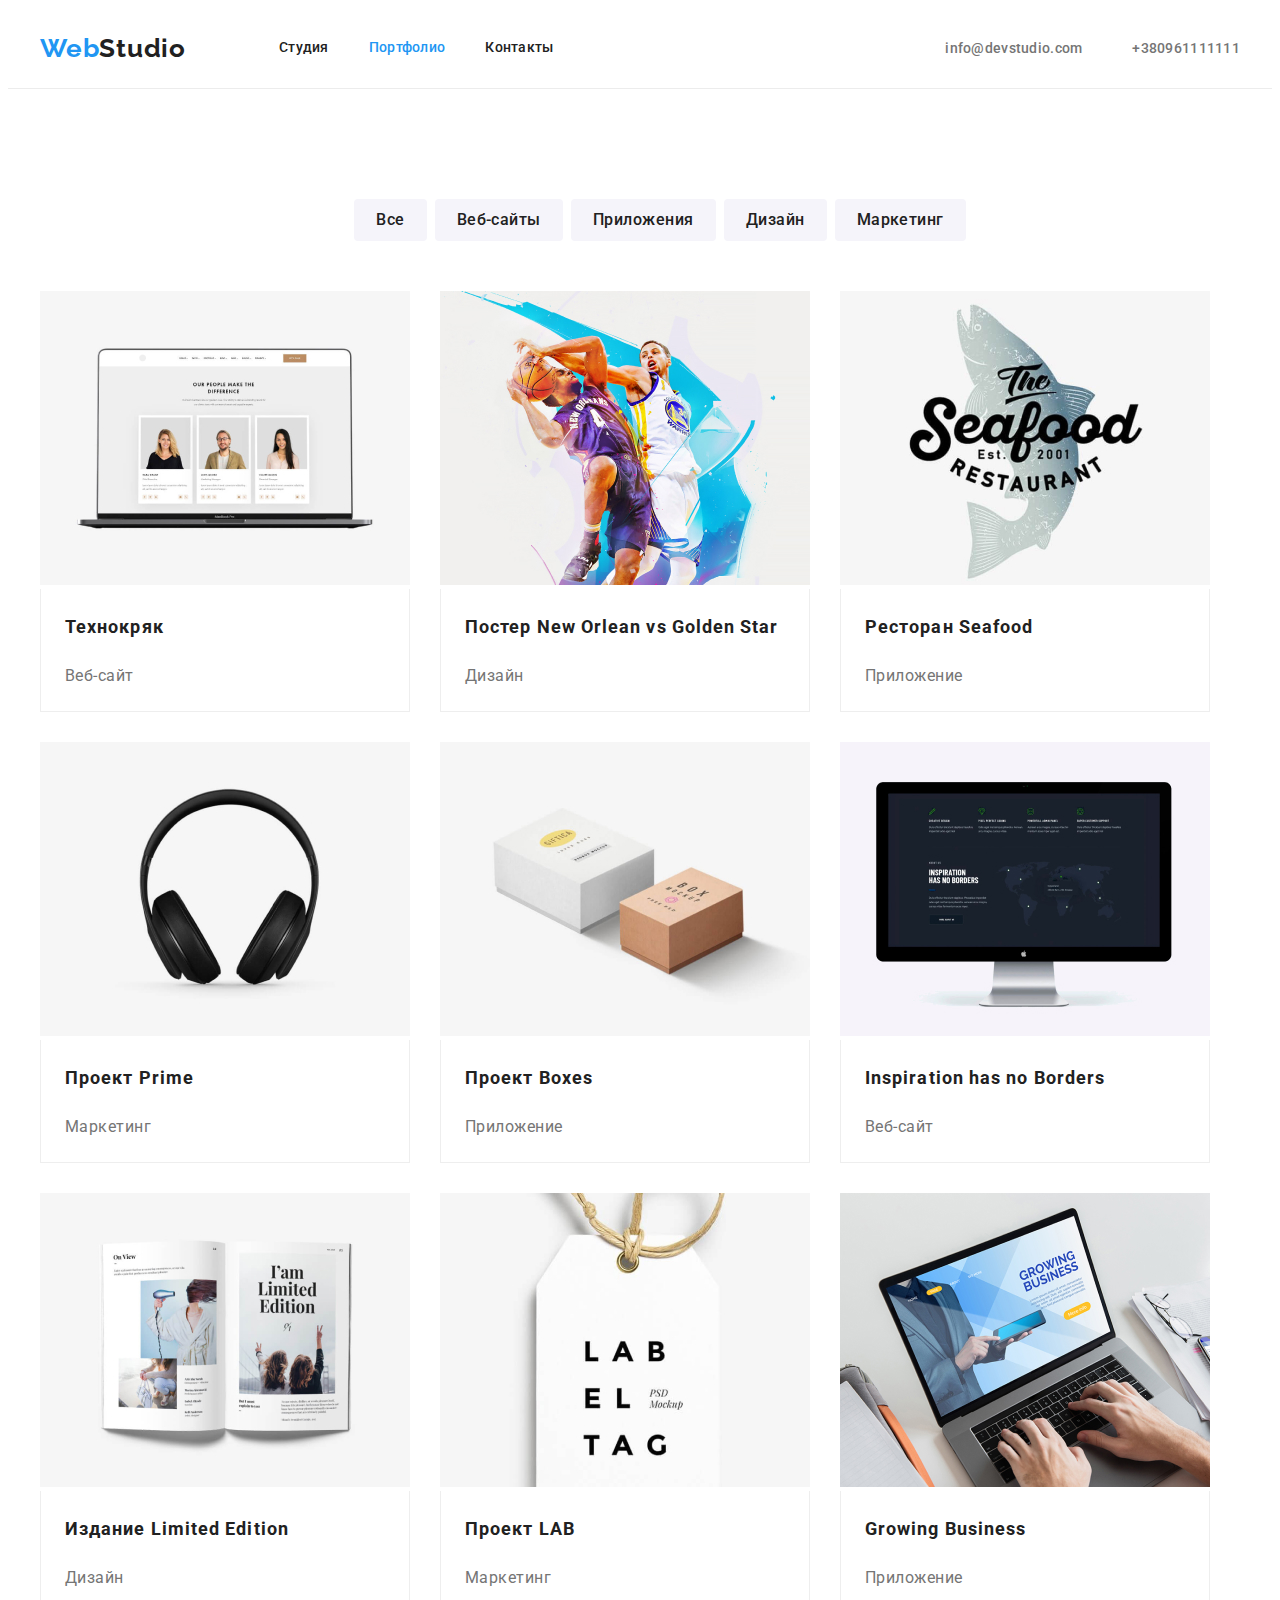
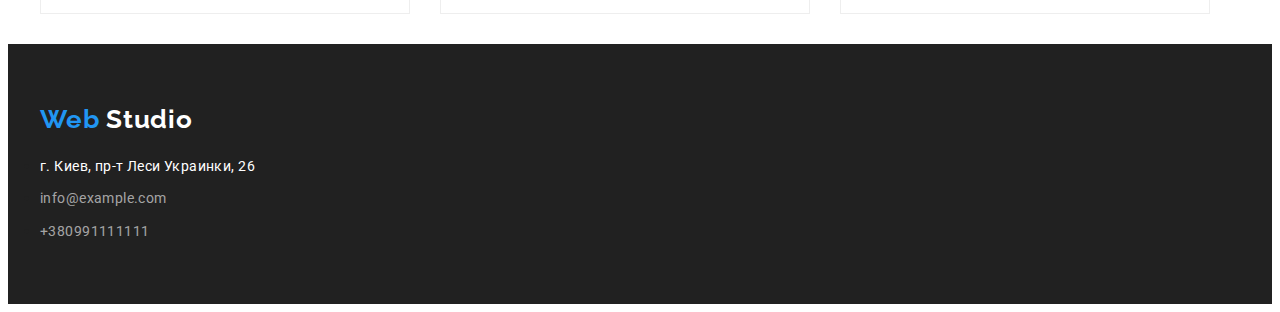
==== portfolio.html @ 39f98fb7 "Add files via upload" ====
<!DOCTYPE html>
<html lang="ru">
  <head>
    <meta charset="UTF-8" />
    <meta http-equiv="X-UA-Compatible" content="IE=edge" />
    <meta name="viewport" content="width=device-width>, initial-scale=1.0" />
    <title>Document</title>
    <link rel="preconnect" href="https://fonts.googleapis.com" />
    <link rel="preconnect" href="https://fonts.gstatic.com" crossorigin />
     <link href="https://fonts.googleapis.com/css2?family=Raleway:wght@700&family=Roboto:wght@400;500;700;900&display=swap" rel="stylesheet">
    <link rel="stylesheet" href="https://cdnjs.cloudflare.com/ajax/libs/modern-normalize/0.6.0/modern-normalize.min.css" integrity="sha512-1bhKtVC+Rwemskiy3JPDT3u1PjW8B8oH7aFL+fS9Ju0DR/oAp3ttKPIlVWRMdEuhwZ6Lz3ds48hAwz7unUQXdA==" crossorigin="anonymous" referrerpolicy="no-referrer" />
    <link
      href="https://fonts.googleapis.com/css2?family=Raleway:wght@700&family=Roboto:wght@400;500;700;900&display=swap"
      rel="stylesheet"
    />
    <link rel="stylesheet" href="./css/common.css" />
    <link rel="stylesheet" href="./css/styles.css" />
  </head>
  <body>
    <header class="header">
      <div class="container">
        <nav class="header-nav">
      <a href="#" class="logo"><span class="logo-color">Web</span>Studio</a>
        <ul class="site-nav list">
          <li class="item"><a href="./index.html" class="link">Cтудия</a></li>
          <li class="item"><a href="./portfolio.html" class="link current">Портфолио</a></li>
          <li class="item"><a href="" class="link">Контакты</a></li>
        </ul>
      <ul class="contact-list">
          <li class="item-list"><a href="mailto:info@devstudio.com" class="email-nav">info@devstudio.com</a></li>
          <li class="item-list"><a href="tel:+380961111111" class="contact-nav type">+380961111111</a></li>
      </ul>
      </nav>
      </div>
    </header>
    <main>
      <section class="menu">
        <div class="container">
        <h1 class="title-menu">Меню</h1>
        <ul class="button-list">
          <li class="button-secondary"><button type="button" class="button-nav">Все</button></li>
          <li class="button-secondary"><button type="button" class="button-nav">Веб-сайты</button></li>
          <li class="button-secondary"><button type="button" class="button-nav">Приложения</button></li>
          <li class="button-secondary"><button type="button" class="button-nav">Дизайн</button></li>
          <li><button type="button" class="button-nav">Маркетинг</button></li>
        </ul>   
        <h1 class="projects">Проекти</h1>
        <ul class="company-list">
          <li class="img">
            <a href=""></a>
            <img src="./images/img1.jpg" alt="Технокряк" width="370" />
            <div class="project-list">
            <h2 class="title-project">Технокряк</h2>
            <p class="subhead">Веб-сайт</p>
            </div>
          </li>
          <li class="img">
            <a href=""></a>
            <img src="./images/img2.jpg" alt="Постер" width="370" />
            <div class="project-list">
            <h2 class="title-project">Постер New Orlean vs Golden Star</h2>
            <p class="subhead">Дизайн</p>
            </div>
          </li>
          <li class="">
            <a href=""></a>
            <img src="./images/img3.jpg" alt="Ресторан" width="370" />
            <div class="project-list">
            <h2 class="title-project">Ресторан Seafood</h2>
            <p class="subhead">Приложение</p>
            </div>
          </li>
          <li class="img">
            <a href=""></a>
            <img src="./images/img4.jpg" alt="Проект прайм" width="370" />
            <div class="project-list">
            <h2 class="title-project">Проект Prime</h2>
            <p class="subhead">Маркетинг</p>
            </div>
          </li>
          <li class="img">
            <a href=""></a>
            <img src="./images/img5.jpg" alt="Проект коробки" width="370" />
            <div class="project-list">
              <h2 class="title-project">Проект Boxes</h2>
            <p class="subhead">Приложение</p>
            </div>
          </li>
          <li>
            <a href=""></a>
            <img
              src="./images/img6.jpg"
              alt="Вдохновение не имеет границ"
              width="370"
            />
            <div class="project-list">
            <h2 class="title-project">Inspiration has no Borders</h2>
            <p class="subhead">Веб-сайт</p>
            </div>
          </li>
          <li class="img">
            <a href=""></a>
            <img src="./images/img7.jpg" alt="Издание" width="370" />
            <div class="project-list">
            <h2 class="title-project">Издание Limited Edition</h2>
            <p class="subhead">Дизайн</p>
            </div>
          </li>
          <li class="img">
            <a href=""></a>
            <img src="./images/img8.jpg" alt="Проект Лаб" width="370" />
            <div class="project-list">
            <h2 class="title-project">Проект LAB</h2>
            <p class="subhead">Маркетинг</p>
            </div>
          </li>
          <li>
            <a href=""></a>
            <img src="./images/img9.jpg" alt="Бизнес" width="370" />
            <div class="project-list">
              <h2 class="title-project">Growing Business</h2>
            <p class="subhead">Приложение</p>
            </div>
          </li>
        </ul>
        </div>
      </section>
    </main>
    <footer class="description">
      <div class="container">
      <a href="#" class="logo-white">
        <span class="logo-color">Web</span>
        Studio
      </a>
      <address class="address">
        <ul class="list-address">
        <li class="address-street"><a href="#" class="street-nav">г. Киев, пр-т Леси Украинки, 26</a></li>
        <li class="address-street"><a href="mailto:info@example.com" class="emal-nav">info@example.com</a></li>
        <li class="address=street"><a href="tel:+380991111111" class="phone-nav">+380991111111</a></li>
      </ul>
      </address>
      </div>
    </footer>
  </body>
</html>
---- css/common.css ----
:root {
 --primary-text-color:#757575;
    --title-text-color:#212121;
    --accent-color:#2196F3;
    --title-hero:#FFFFFF;
    --button:#F5F4FA;
    --border-bottom:#ECECEC;
 
 }

 html {
    box-sizing: border-box;
 }

 *,
 *::after
 *::before {
   box-sizing: inherit;
}


h1,
h2,
h3,
h4,
h5,
h6{
    margin-top:0;
}


.link {
  text-decoration: none;
  color: inherit;
}

.img {
    display: block;
    max-width: 100%;
    height: auto;
}

.address {
    font-style: normal;
}

.header {
    border-bottom: 1px solid #ECECEC;   
}

 .header.container {
    display: flex;
    align-items: center;

 }

 .header-nav {
    display: flex;
    align-items: center;
   
 }

 .site-nav {
    display: flex;
    align-items: center;
 }
 
 .contact-list {
    display: flex;
    align-items: center;
    padding: 0px;
   
 }

 .line {
    background-color: var(--border-bottom);
    width: 1600px;

 }
 .item-list {
    list-style: none;
    margin-right: 50px;
    align-items: center;
 }

 .item-list:last-child {
    margin-right: 0;
 }

.logo {
    color: var(--title-text-color);
    font-family: 'Raleway';
    font-style: normal;
    font-weight: 700;
    font-size: 26px;
    line-height: 1.19;
    text-decoration: none;
    letter-spacing: 0.03em;
}

.logo-color {
    color: var(--accent-color);
    font-style: normal;
    font-weight: 700;
    font-size: 26px;
    line-height: 1.19;
}

.list {
    list-style: none;


}

.company-list {
    list-style: none;
    display: flex;
    flex-wrap: wrap;

}



.button-list {
    list-style:none;
    display: flex;
    justify-content: center;
    

}

.button-secondary {
    margin-right: 8px;
}

.site-nav a {
   color: var(--title-text-color);
   font-style: normal;
   font-weight: 500;
   font-size: 14px;
   line-height: 1.14;
   text-decoration: none;
   letter-spacing: 0.02em;
   
}

.item {
    margin-right: 40px;
}

.site-nav .link.current {
    color: var(--accent-color);
}

.site-nav a:hover{
    color: var(--accent-color);
}

.company-list {
    padding: 0;
    margin: 0;
    display: flex;
}


.img {
    margin-right: 30px;
    margin-bottom: 30px;;
    
}

.img:last-child {
    margin-right: 0;

}
    
.contacts-nav:hover,
.contacts-nav:focus {
    color: var(--accent-color);
}

.contact-nav,
.email-nav {
    color: var(--primary-text-color);
    text-decoration: none;
    font-style: normal;
    font-weight: 500;
    font-size: 14px;
    line-height: 1.14;
    letter-spacing: 0.02em;
}

.contact-nav.type {
    margin-left: 50px;}



.contact-nav:hover,
.contact-nav:focus
.email-nav:focus,
.email-nav:hover {
    color: var(--accent-color);
}
 

.contacts-nav:hover,
.contacts-nav:focus {
    color: var(--accent-color);
}

.menu {
    padding-top: 94px;
}



.title-menu {
    color: var(--title-hero);
    display: none;
}

.button-nav {
    color: var(--title-text-color);
    border-radius: 4px;
    padding: 8px 22px;
    font-family: 'Roboto';
    text-align: center;
    border: 1px solid transparent;
    background-color: var(--button);
    font-style: normal;
    font-weight: 500;
    font-size: 16px;
    line-height: 1.62;
    border: none;
    letter-spacing: 0.03em;

}

.button-nav:hover,
.button-nav:focus {
    background-color: var(--accent-color);
}

.company-list {
    margin-top: 50px;
}

.projects {
    color: var(--title-hero);
    display: none;
}

.project-list {
    padding: 20px 24px;
    border-left: 1px solid #eeeeee;
    border-bottom: 1px solid #eeeeee;
    border-right: 1px solid #eeeeee;
   
}

.title-project {
    color: #212121;
    font-family: 'Roboto';
    display: block;
    font-style: normal;
    font-weight: 700;
    font-size: 18px;
    line-height: 2;
    letter-spacing: 0.06em;
    

}

.subhead {
    color: var(--primary-text-color);
    font-family: 'Roboto';
    display: block;
    font-style: normal;
    font-weight: 400;
    font-size: 16px;
    line-height: 1.87;
    letter-spacing: 0.03em;
    margin-bottom: 0px;
}

.description {
    background-color: var(--title-text-color);
    color: var(--title-text-color);
}

.address {
    padding-top: 20px;
    margin: 0;
    
}

.list-address {
    margin: 0;
    padding: 0;
}


.address-street {
    margin-bottom: 9px;
    
}

.street-nav {
    color: var(--title-hero);
    text-decoration: none;
    font-style: normal;
    font-weight: 400;
    font-size: 14px;
    line-height: 1.71;
    letter-spacing: 0.03em;
}

.street-nav:hover,
.street-nav:focus {
    color: #2196F3;
}

.emal-nav {
    color: rgba(255, 255, 255, 0.6);
    font-family: 'Roboto';
    text-decoration: none;
    font-style: normal;
    font-weight: 400;
    font-size: 14px;
    line-height: 1.71;
    letter-spacing: 0.03em;}

.emal-nav:hover,
.emal-nav:focus {
 color: var(--accent-color);
}

.phone-nav {
    color: rgba(255, 255, 255, 0.6);
    font-family: 'Roboto';
    text-decoration: none;
    font-style: normal;
    font-weight: 400;
    font-size: 14px;
    line-height: 1.71;
    letter-spacing: 0.03em;
    margin:0px;}



.phone-nav:hover,
.phone-nav:focus {
    color: var(--accent-color);
}
---- css/styles.css ----
:root {
 --primary-text-color:#757575;
    --title-text-color:#212121;
    --accent-color:#2196F3;
    --title-hero:#FFFFFF;
 }

 html {
    box-sizing: border-box;
 }

 *,
 *::after
 *::before {
   box-sizing: inherit;

}
h1,
h2,
h3,
h4,
h5,
h6{margin-top:0;
}


.link {
  text-decoration: none;
  color: inherit;
}

.img {
    display: block;
    max-width: 100%;
    height: auto;
}

.address {
    font-style: normal;
}

.logo {
    color: var(--title-text-color);
    font-family: 'Raleway';
    font-style: normal;
    font-weight: 700;
    font-size: 26px;
    line-height: 1.19;
    text-decoration: none;
    letter-spacing: 0.03em;

}

.logo-color {
    color: var(--accent-color);
    font-style: normal;
    font-weight: 700;
    font-size: 26px;
    line-height: 1.19;
}

.container {
    width: 1200px;
    margin-left: auto;
    margin-right: auto;
    padding: 0 15px;
    
 }


 .header.container {
    display: flex;
    align-items: center;
 }
 
 .header-nav {
    display: flex;
    align-items: center;
 }

 .site-nav.list {
    display: flex;
    align-items: center;
    margin-left: 93px;
 }
 
 .contact-list {
    display: flex;
    margin-left: auto;
    padding: 0px;

 }

 .item-list {
    list-style: none;
    align-items: center;
 }

 .item-list:last-child {
    margin-right: 0;
 }

.list {
    list-style: none;
    padding: 0;
    margin: 0;
    display: flex;
}

.icon-list::before {
    display: block;
    content: "";
    height: 120px;
    background-size: 70px;
    background-repeat: no-repeat;
    background-position: center;
    background-color: #F5F4FA;
    
    

}

.icon-list.icon-antenna::before {
    background-image: url(../images/antenna\ 1.svg);
    width: 270px;
    
}

.icon-list.icon-clock::before {
    background-image: url(../images/clock\ 1.svg);
    width: 270px;
   

}

.icon-list.icon-diagram::before {
    background-image: url(../images/diagram\ 1.svg);
    width: 270px;
    
}

.icon-list.icon-astronaut::before {
    background-image: url(../images/astronaut\ 1.svg);
    width: 270px;
    
}

.site-nav a {
   color: var(--title-text-color);
   font-family: 'Roboto';
   display: block;
   padding-top: 32px;
   padding-bottom: 32px;
   font-style: normal;
   font-weight: 500;
   font-size: 14px;
   line-height: 1.14;
   text-decoration: none;
   letter-spacing: 0.02em;}
  

.item {
    margin-right: 40px;
}

.site-nav.list:last-child {
    margin-right: 0;  
}


.site-nav .link.current {
    color: var(--accent-color);
}

.site-nav a:hover{
    color: var(--accent-color);
}

.contacts-nav:hover,
.contacts-nav:focus {
    color: var(--accent-color);
}

.contact-nav,
.email-nav {
    color: var(--primary-text-color);
    font-family: 'Roboto';
    text-decoration: none;
    font-style: normal;
    font-weight: 500;
    font-size: 14px;
    line-height: 1.14;
    letter-spacing: 0.02em;
}

.contact-nav.type {
    margin-left: 0;

}

.contact-nav:hover,
.contact-nav:focus
.email-nav:hover,
.email-nav:focus

 {
    color: var(--accent-color);
}

.page .container {
    background-color: #FFFFFF;
}

.hero {
    background-color: #212121;
    background-image: linear-gradient(
        to right,
        rgba(47, 48, 58, 0.4)
    );
    background-image: url(../images/heroImg\ \(4\).jpg);
    padding-top: 200px;
    padding-bottom: 200px;
    max-width: 1600px;
    margin-left: auto;
    margin-right: auto;
    background-position: center;
    background-size: cover;
    background-repeat: no-repeat;

}

.title-hero {
    color: var(--title-hero);
    font-family: 'Roboto';
    font-style: normal;
    font-weight: 900;
    font-size: 44px;
    line-height: 1.36;
    text-align: center;
    letter-spacing: 0.06em;

}

.button-primary {
    color: var(--title-hero);
    border-radius: 4px;
    padding: 10px 32px;
    margin-bottom: 200px;
    min-width: 200px;
    text-align: center;
    border: 1px solid transparent;
    font-family: 'Roboto';
    background-color: #2196F3;
    font-weight: 700;
    font-size: 16px;
    line-height: 1.88;
    letter-spacing: 0.06em;
    display: block;
    margin: 0 auto;

}
.benefits {
    color:var(--title-hero)
}

.benefits {
    display: none;
}
.section {
    padding-top: 94px;
    padding-bottom: 0px;
}
.section.no-padding {
    padding-bottom: 94px;}


.co-worker {
    padding-top: 0px;
    padding-bottom: 0px; 
    display: block;
}

.section-title {
    color: var(--title-text-color);
    margin-bottom: 10px;
    font-family: 'Roboto';
    font-weight: 700;
    font-size: 14px;
    line-height: 1.14;
    letter-spacing: 0.03em;
    padding-top: 30px;

}

.subtitle {
    color: var(--primary-text-color) ;
    font-family: 'Roboto';
    margin-right: 30px;
    font-style: normal;
    font-weight: 400;
    font-size: 14px;
    line-height: 1.71;
    letter-spacing: 0.03em;
}

.title {
    color: var(--title-text-color);
    font-family: 'Roboto';
    margin-left: 30px;
    font-weight: 700;
    font-size: 36px;
    line-height: 1.17;
    text-align: center;
    letter-spacing: 0.03em;
   
}

.title-section {
    color: var(--title-text-color);
    font-family: 'Roboto';
    margin-bottom: 50px;
    font-weight: 700;
    font-size: 36px;
    line-height: 1.17;
    text-align: center;
    letter-spacing: 0.03em;
}

.images {
    margin-right: 30px;
    
   
}



.title-team {
    color: var(--title-text-color);
    font-family: 'Roboto';
    padding-top: 94px;
    margin-bottom: 50px;
    font-weight: 700;
    font-size: 36px;
    line-height: 1.17;
    text-align: center;
    letter-spacing: 0.03em;

}

.image {
    margin-right: 30px;
}

.team {
    color: black;
    font-family: 'Roboto';
    padding-bottom: 10px;
    margin: 0;
    font-weight: 500;
    font-size: 16px;
    line-height: 1.18;
    letter-spacing: 0.03em;
    text-align: center;
    }

.team-list {
    padding-top: 30px;
    padding-bottom: 30px ;
}

.team-name {
    color: var(--primary-text-color);
    font-family: 'Roboto';
    font-style: normal;
    font-weight: 400;
    font-size: 16px;
    line-height: 1.18;
    text-align: center;
    letter-spacing: 0.03em;
    margin: 0px;
}

.logo-white {
    color: var(--title-hero);
    font-family: 'Raleway';
    font-style: normal;
    font-weight: 700;
    font-size: 26px;
    line-height: 1,19;
    text-decoration: none;
    letter-spacing: 0.03em;

}

.description {
    background-color: var(--title-text-color);
    padding-top: 60px;
    padding-bottom: 60px;
    color: var(--title-text-color);
}

.address {
    padding-top: 20px;
    margin: 0;
      
}


.address-street {
    margin-bottom: 9px;
    
}

.list-address {
    margin: 0;
    padding: 0;
}

.street-nav {
    color: var(--title-hero);
    font-family: 'Roboto';
    text-decoration: none;
    font-style: normal;
    font-weight: 400;
    font-size: 14px;
    line-height: 1.71;
    letter-spacing: 0.03em;
}

.street-nav:hover,
.street-nav:focus {
    color: #2196F3;
}

.emal-nav {
    color: rgba(255, 255, 255, 0.6);
    font-family: 'Roboto';
    text-decoration: none;
    font-style: normal;
    font-weight: 400;
    font-size: 14px;
    line-height: 1.71;
    letter-spacing: 0.03em;}

.emal-nav:hover,
.emal-nav:focus {
 color: var(--accent-color);
}
 

.phone-nav {
    color:rgba(255, 255, 255, 0.6);
    font-style: normal;
    font-family: 'Roboto';
    font-weight: 400;
    font-size: 14px;
    line-height: 1.71;
    text-decoration: none;
    letter-spacing: 0.03em;
    margin: 0;
}

.phone-nav:hover,
.phone-nav:focus {
    color: var(--accent-color)
}
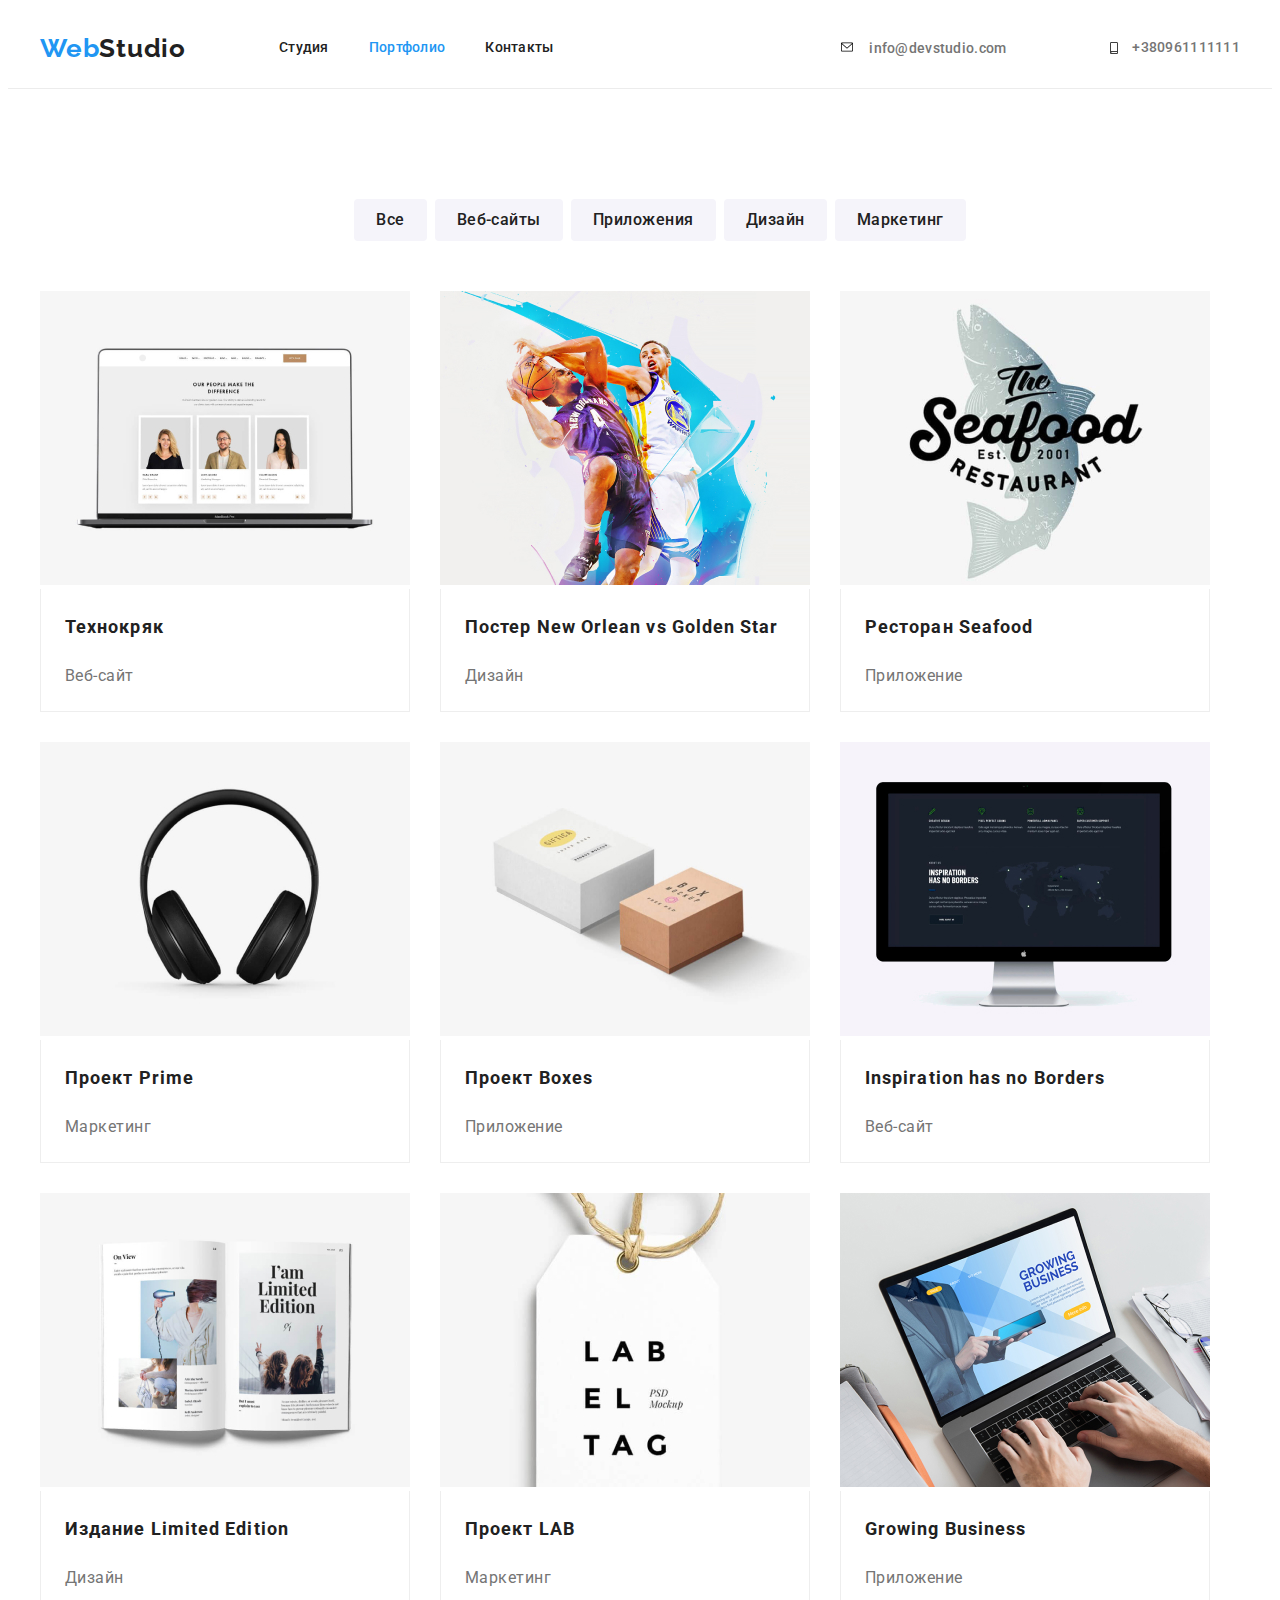
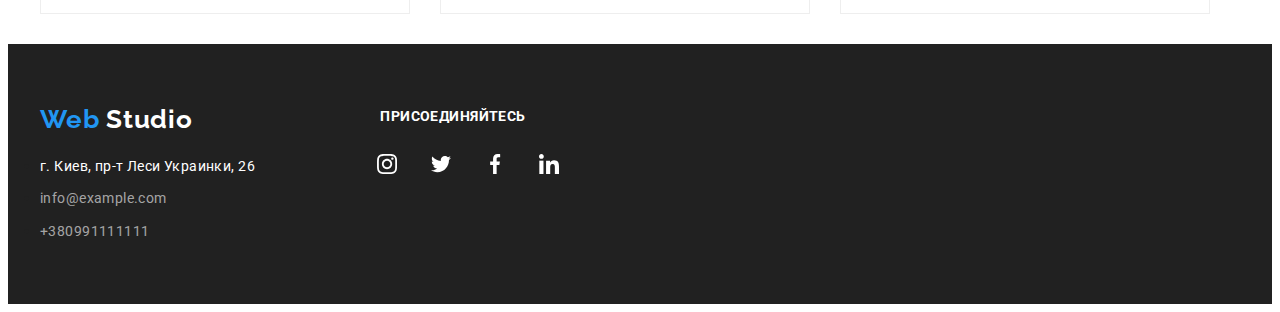
==== commit cf05ee06: "зміни в верстці" ====
--- a/portfolio.html
+++ b/portfolio.html
@@ -27,8 +27,17 @@
           <li class="item"><a href="" class="link">Контакты</a></li>
         </ul>
       <ul class="contact-list">
-          <li class="item-list"><a href="mailto:info@devstudio.com" class="email-nav">info@devstudio.com</a></li>
-          <li class="item-list"><a href="tel:+380961111111" class="contact-nav type">+380961111111</a></li>
+          <li class="item-list">
+            <svg class="icon-contact" width="16" height="12">
+            <use href="./images/symbol-defs.svg#icon-envelope-2"></use>
+            </svg>
+            <a href="mailto:info@devstudio.com" class="email-nav">info@devstudio.com</a></li>
+            <li class="item-list"></li>
+            <svg class="icon-contact" width="16" height="12">
+            <use href="./images/symbol-defs.svg#icon-smartphone-3"></use>
+            </svg>
+            <a href="tel:+380961111111" class="contact-nav type">+380961111111</a>
+          </li>
       </ul>
       </nav>
       </div>
@@ -127,7 +136,8 @@
       </section>
     </main>
     <footer class="description">
-      <div class="container">
+      <div class="container icon-menu">
+            <div class="footer-info">
       <a href="#" class="logo-white">
         <span class="logo-color">Web</span>
         Studio
@@ -140,6 +150,40 @@
       </ul>
       </address>
       </div>
+     <div class="footer-join">
+            <h2 class="join-us">ПРИСОЕДИНЯЙТЕСЬ</h2>
+          <ul class="join">
+        <li class="join-icon">
+        <a href="" class="link-icon">
+          <svg class="join-link" width="20" height="20">
+            <use href="./images/symbol-defs.svg#icon-instagram-2-3"></use>
+          </svg>
+        </a>
+        </li>
+        <li class="join-icon">
+        <a href="" class="link-icon" >
+          <svg class="join-link" width="20" height="20">
+            <use href="./images/symbol-defs.svg#icon-twitter-1-1"></use>
+          </svg>
+        </a>
+        </li>
+        <li class="join-icon">
+        <a href="" class="link-icon">
+          <svg class="join-link" width="20" height="20">
+            <use href="./images/symbol-defs.svg#icon-facebook-1-3"></use>
+          </svg>
+        </a>
+        </li>
+        <li class="join-icon">
+        <a href="" class="link-icon">
+          <svg class="join-link" width="20" height="20">
+            <use href="./images/symbol-defs.svg#icon-linkedin-1-3"></use>
+          </svg>
+        </a>
+        </li>
+        </ul>
+        </div>
+        </div>
     </footer>
   </body>
 </html>
--- a/css/styles.css
+++ b/css/styles.css
@@ -91,11 +91,14 @@
 
  }
 
+
+
  .item-list {
     list-style: none;
     align-items: center;
  }
 
+ 
  .item-list:last-child {
     margin-right: 0;
  }
@@ -201,11 +204,29 @@
 .contact-nav:hover,
 .contact-nav:focus
 .email-nav:hover,
-.email-nav:focus
-
+.email-nav:focus,
  {
     color: var(--accent-color);
 }
+
+.contact-list.item-list:hover.icon-contact,
+.contact-list.item-list:focus.icon-contact {
+    color: var(--accent-color);
+} 
+ 
+
+.icon-contact {
+  margin-right: 10px;
+  fill: currentColor;
+}
+
+.icon:hover,
+.icon:focus {
+    color: #2196F3;
+}
+
+
+
 
 .page .container {
     background-color: #FFFFFF;
@@ -241,6 +262,8 @@
 
 }
 
+
+
 .button-primary {
     color: var(--title-hero);
     border-radius: 4px;
@@ -280,6 +303,48 @@
     display: block;
 }
 
+.social-list{
+    display: flex;
+    margin-left: 10px;
+  padding: 12px;
+  width: 100%;
+  height: 100%;
+  color: var(--accent-color);
+  border-radius: 50%;
+}
+
+
+
+.links {
+    border-radius: 100%;
+    display:flex;}
+
+.twitter-1{
+    margin-right: 0px;
+    fill: #AFB1B8;
+    }
+
+
+.link-list{
+    border-radius: 50%;
+    width: 44px;
+    height: 44px;
+    display: flex;
+    justify-content: center;
+    align-items: center;
+    margin-left: 10px;
+    color: #757575;
+   
+} 
+
+
+.link-list:hover,
+.link-list:focus {
+    background-color: #2196F3;
+    color: #FFFFFF;
+
+
+}
 .section-title {
     color: var(--title-text-color);
     margin-bottom: 10px;
@@ -349,6 +414,7 @@
 
 .image {
     margin-right: 30px;
+    
 }
 
 .team {
@@ -366,6 +432,7 @@
 .team-list {
     padding-top: 30px;
     padding-bottom: 30px ;
+    
 }
 
 .team-name {
@@ -379,6 +446,140 @@
     letter-spacing: 0.03em;
     margin: 0px;
 }
+
+.social-list.list {
+    justify-content: center;
+    padding-top: 16px;
+    border-radius: 50%;
+
+}
+
+.regular-customers {
+    padding-top: 94px;
+    padding-bottom: 94px;
+}
+
+ .customers-list {
+    font-family: 'Roboto';
+    font-style: normal;
+    font-weight: 700;
+    font-size: 36px;
+    line-height: 1.16px;
+    text-align: center;
+    letter-spacing: 0.03em;
+    margin-bottom: 50px;
+
+ }
+
+.customer {
+    list-style: none;
+    display: flex;
+    justify-content: center;
+    border-radius: 50%;
+     
+}
+
+
+.icon-border {
+  display: block;
+  fill: #AFB1B8;
+  padding: 16px 32px;
+  width: 100%;
+  height: 100%;
+  color: #AFB1B8;
+  border: 1px solid #AFB1B8;
+  border-radius: 4px;
+ }
+
+ .icon-border:hover,
+ .icon-border:focus
+ .icon:hover,
+ .icon:focus
+ { 
+  color: var(--accent-color);
+  border: 1px solid var(--accent-color);
+ }
+
+ .icon {
+    fill: #AFB1B8;
+ }
+
+
+.join-us {
+    color: #FFFFFF;
+    font-family: 'Roboto';
+    font-style: normal;
+    font-weight: 700;
+    font-size: 14px;
+    line-height: 1.14px;
+    letter-spacing: 0.03em;
+     margin-right: auto;
+    margin-left: auto;
+
+}
+
+.join-icon {
+    padding-right: 10px;
+    border-radius: 50%;
+    width: 44px;
+    height: 44px;
+    list-style: none;
+    display: flex;
+    justify-content: center;
+    align-items: center;
+    margin: 0px;
+    color: #757575;
+    ;
+   
+}
+
+.join-icon:hover,
+.join-icon:focus {
+    background-color: #757575;
+    color: #FFFFFF;
+}
+
+.join {
+    display: flex;  
+    border-radius: 50%;
+    
+    
+}
+
+.join-link {
+    fill: #FFFFFF;
+    justify-content: center;
+    align-items: center;
+    
+}
+
+.link-icon {
+    justify-content: center;
+    align-items: center;
+}
+
+.join.link-icon {
+    display: block;
+    padding: 12px;
+    width:100%;
+    height: 100%;
+    border-radius: 50%;
+}
+
+.footer-join 
+{display: flex;
+    flex-direction: column;
+    margin-left: 70px;
+    padding-top: 12px;   
+}
+ .footer-info  {
+    display: flex;
+    flex-direction: column;
+ }
+
+ .icon-menu {
+    display: flex;
+ }
 
 .logo-white {
     color: var(--title-hero);
@@ -397,6 +598,9 @@
     padding-top: 60px;
     padding-bottom: 60px;
     color: var(--title-text-color);
+    display: flex;
+    margin-left: auto;
+    
 }
 
 .address {
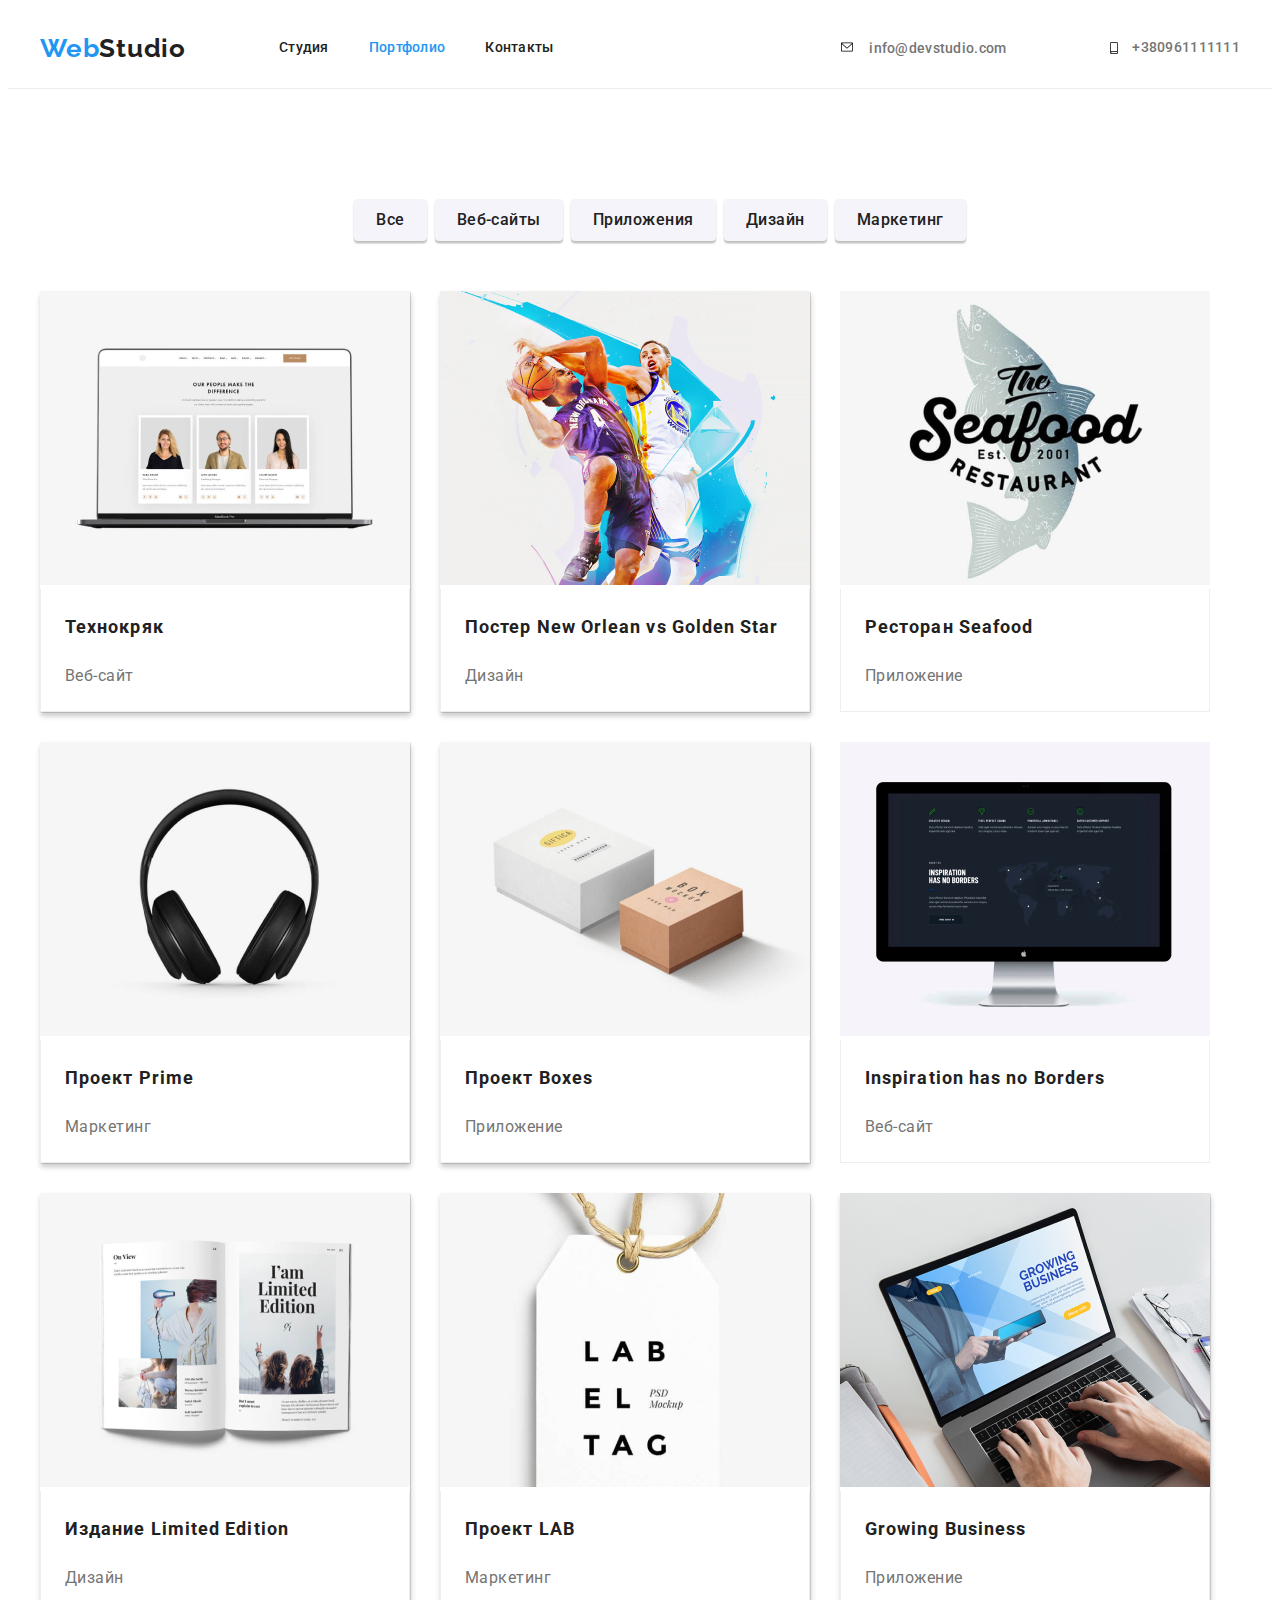
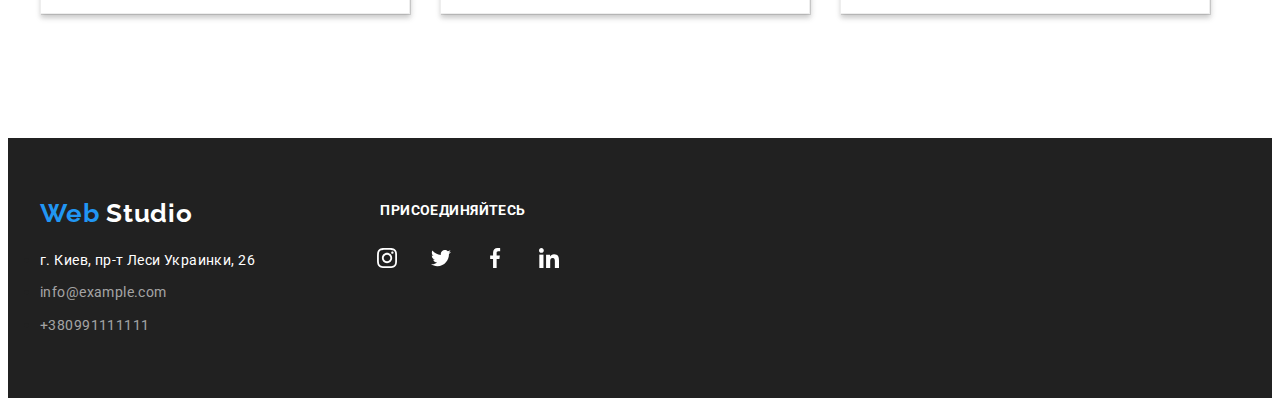
==== commit c4f09f6c: "зміни в верстці" ====
--- a/portfolio.html
+++ b/portfolio.html
@@ -64,14 +64,14 @@
             </div>
           </li>
           <li class="img">
-            <a href=""></a>
+            <a href="" ></a>
             <img src="./images/img2.jpg" alt="Постер" width="370" />
             <div class="project-list">
             <h2 class="title-project">Постер New Orlean vs Golden Star</h2>
             <p class="subhead">Дизайн</p>
             </div>
           </li>
-          <li class="">
+          <li class="imgs">
             <a href=""></a>
             <img src="./images/img3.jpg" alt="Ресторан" width="370" />
             <div class="project-list">
@@ -95,7 +95,7 @@
             <p class="subhead">Приложение</p>
             </div>
           </li>
-          <li>
+          <li class="imgs">
             <a href=""></a>
             <img
               src="./images/img6.jpg"
@@ -123,7 +123,7 @@
             <p class="subhead">Маркетинг</p>
             </div>
           </li>
-          <li>
+          <li class="img">
             <a href=""></a>
             <img src="./images/img9.jpg" alt="Бизнес" width="370" />
             <div class="project-list">
--- a/css/common.css
+++ b/css/common.css
@@ -165,7 +165,10 @@
 
 .img {
     margin-right: 30px;
-    margin-bottom: 30px;;
+    margin-bottom: 30px;
+    box-shadow: 1px 1px  rgba(0,0,0,0.12), 0px 4px 4px  rgba(0,0,0,0.06),
+     1px 4px 6px  rgba(0,0,0,0.16);
+
     
 }
 
@@ -233,6 +236,9 @@
     line-height: 1.62;
     border: none;
     letter-spacing: 0.03em;
+    box-shadow: 0px 3px 1px  rgba(0,0,0,0.1), 0px 1px 2px  rgba(0,0,0,0.08),
+     0px 2px 2px  rgba(0,0,0,0.12);
+
 
 }
 
@@ -243,6 +249,7 @@
 
 .company-list {
     margin-top: 50px;
+    padding-bottom: 94px;
 }
 
 .projects {
@@ -351,4 +358,5 @@
 .phone-nav:hover,
 .phone-nav:focus {
     color: var(--accent-color);
-}+}
+
--- a/css/styles.css
+++ b/css/styles.css
@@ -108,6 +108,7 @@
     padding: 0;
     margin: 0;
     display: flex;
+    
 }
 
 .icon-list::before {
@@ -209,8 +210,12 @@
     color: var(--accent-color);
 }
 
-.contact-list.item-list:hover.icon-contact,
-.contact-list.item-list:focus.icon-contact {
+.contact-list:hover,
+.contact-list:focus
+.item-list:hover,
+.item-list:focus
+.icon-contact:hover,
+.icon-contact:focus{
     color: var(--accent-color);
 } 
  
@@ -232,10 +237,11 @@
     background-color: #FFFFFF;
 }
 
-.hero {
+.company {
     background-color: #212121;
     background-image: linear-gradient(
         to right,
+        rgba(47, 48, 58, 0.4)
         rgba(47, 48, 58, 0.4)
     );
     background-image: url(../images/heroImg\ \(4\).jpg);
@@ -247,6 +253,7 @@
     background-position: center;
     background-size: cover;
     background-repeat: no-repeat;
+    box-shadow: 0px 4px 4px  rgba (0,0,0,0.25);
 
 }
 
@@ -280,6 +287,8 @@
     letter-spacing: 0.06em;
     display: block;
     margin: 0 auto;
+    box-shadow: 0px 4px 4px  rgba (0,0,0,0.15);
+    cursor: pointer;
 
 }
 .benefits {
@@ -298,9 +307,10 @@
 
 
 .co-worker {
-    padding-top: 0px;
-    padding-bottom: 0px; 
+    padding-top: 0px; 
     display: block;
+    background-color: #F5F4FA;
+    padding-bottom: 0px;
 }
 
 .social-list{
@@ -317,7 +327,8 @@
 
 .links {
     border-radius: 100%;
-    display:flex;}
+    display:flex;
+ }
 
 .twitter-1{
     margin-right: 0px;
@@ -326,7 +337,7 @@
 
 
 .link-list{
-    border-radius: 50%;
+     border-radius: 50%;
     width: 44px;
     height: 44px;
     display: flex;
@@ -414,6 +425,10 @@
 
 .image {
     margin-right: 30px;
+    box-shadow: 0px 1px 3px rgba(0, 0, 0, 0.12), 0px 1px 1px rgba(0, 0, 0, 0.14),
+    0px 2px 1px rgba(0, 0, 0, 0.2);
+    background-color: #FFFFFF;
+    
     
 }
 
@@ -432,6 +447,10 @@
 .team-list {
     padding-top: 30px;
     padding-bottom: 30px ;
+    border-left: 1px solid #eeeeee;
+    border-bottom: 1px solid #eeeeee;
+    border-right: 1px solid #eeeeee;
+    background-color: #FFFFFF;
     
 }
 
@@ -455,8 +474,9 @@
 }
 
 .regular-customers {
-    padding-top: 94px;
+    padding-top: 188px;
     padding-bottom: 94px;
+    background-color: #FFFFFF;
 }
 
  .customers-list {
@@ -475,36 +495,42 @@
     list-style: none;
     display: flex;
     justify-content: center;
-    border-radius: 50%;
+    
      
 }
 
 
 .icon-border {
-  display: block;
-  fill: #AFB1B8;
-  padding: 16px 32px;
-  width: 100%;
-  height: 100%;
-  color: #AFB1B8;
-  border: 1px solid #AFB1B8;
-  border-radius: 4px;
- }
-
- .icon-border:hover,
- .icon-border:focus
- .icon:hover,
- .icon:focus
+  margin-left: 30px;
+  
+  
+ }
+
+ 
+ .icon-logo:hover,
+ .icon-logo:focus
  { 
   color: var(--accent-color);
   border: 1px solid var(--accent-color);
  }
 
  .icon {
-    fill: #AFB1B8;
- }
-
-
+    fill: currentColor;
+ }
+
+.icon-logo {
+    display: flex;
+    justify-content: center;
+    align-items: center;
+    color: #AFB1B8;
+    width:100px;
+    height:100px;
+    border: 1px solid #AFB1B8;
+    border-radius: 4px;
+    width: 170px;
+    height: 92px;
+
+}
 .join-us {
     color: #FFFFFF;
     font-family: 'Roboto';
@@ -513,7 +539,7 @@
     font-size: 14px;
     line-height: 1.14px;
     letter-spacing: 0.03em;
-     margin-right: auto;
+    margin-right: auto;
     margin-left: auto;
 
 }
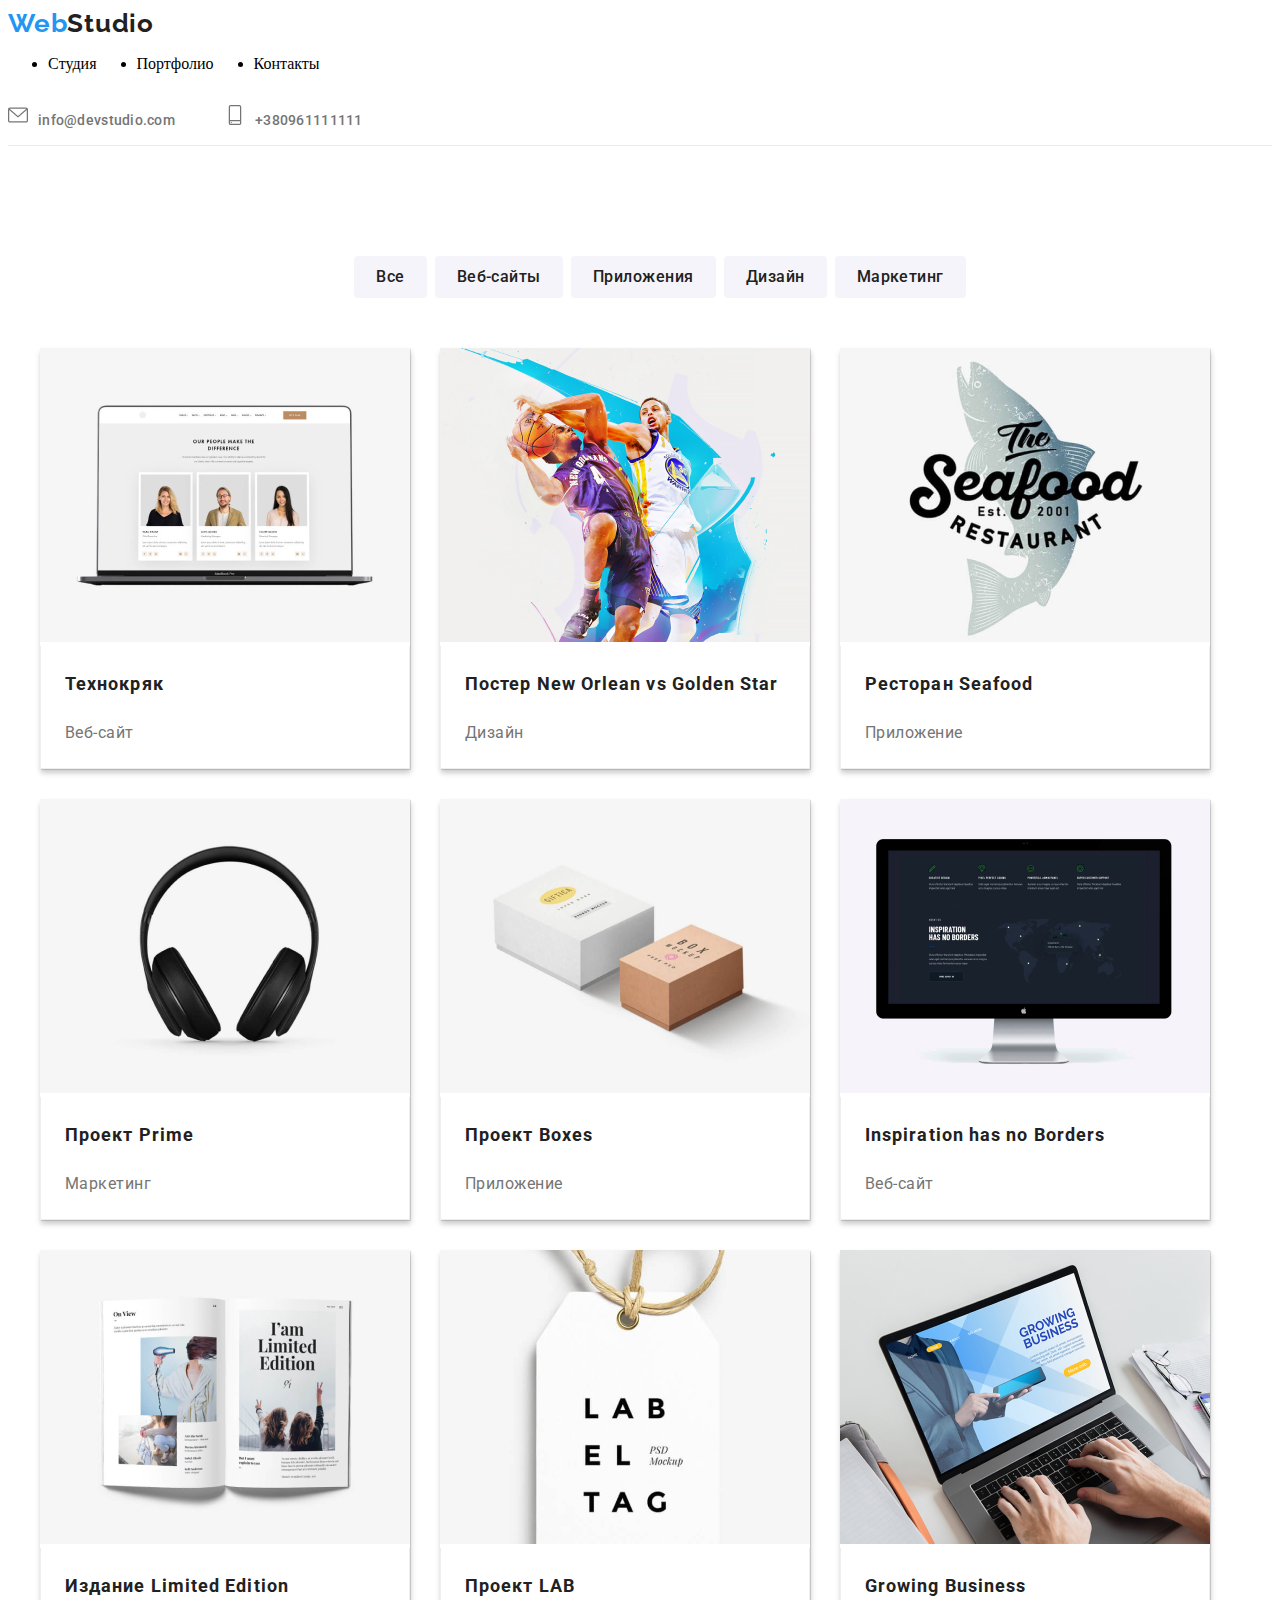
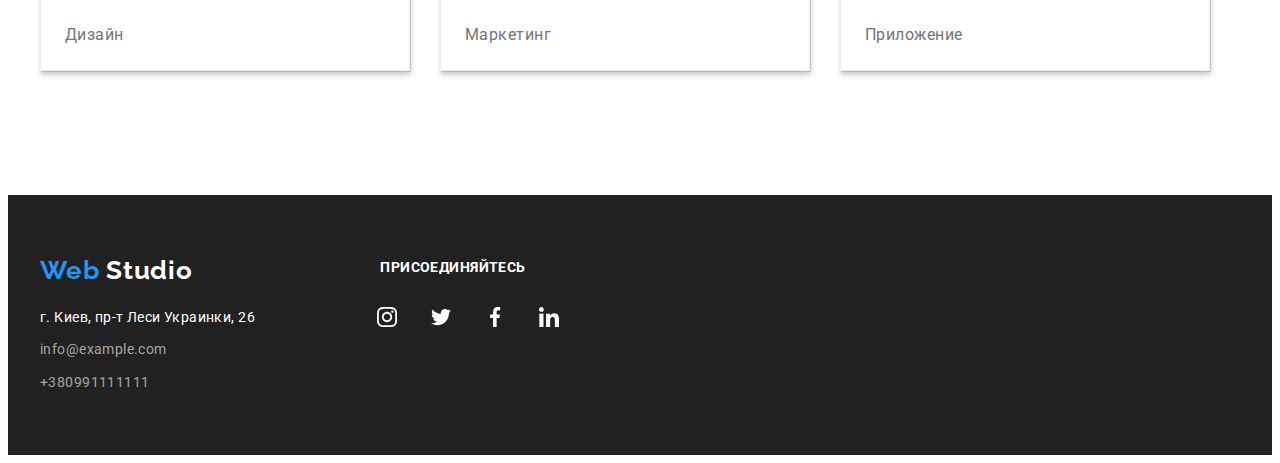
==== commit d25d755a: "зміни в верстці" ====
--- a/portfolio.html
+++ b/portfolio.html
@@ -17,30 +17,31 @@
     <link rel="stylesheet" href="./css/styles.css" />
   </head>
   <body>
-    <header class="header">
-      <div class="container">
-        <nav class="header-nav">
-      <a href="#" class="logo"><span class="logo-color">Web</span>Studio</a>
-        <ul class="site-nav list">
-          <li class="item"><a href="./index.html" class="link">Cтудия</a></li>
-          <li class="item"><a href="./portfolio.html" class="link current">Портфолио</a></li>
+     <header class="header">
+      <div class="container-menu">
+      <a href="" class="logo"><span class="logo-color">Web</span>Studio</a>
+       <nav class="header-nav">
+        <ul class="header-nav">
+          <li class="item"><a href="./index.html" class="link current">Cтудия</a></li>
+          <li class="item"><a href="./portfolio.html" class="link">Портфолио</a></li>
           <li class="item"><a href="" class="link">Контакты</a></li>
+          </ul>
+          </nav>
+      <ul class="contact-list">
+        <li class="item-list">
+           <a href="mailto:info@devstudio.com" class="email-nav">
+          <svg class="icon-contact" width="20" height="20">
+            <use href="./images/symbol-defs.svg#icon-envelope-2"></use>
+            </svg>info@devstudio.com</a>
+          </li>
+          <li class="item-list">
+           <a href="tel:+380961111111" class="contact-nav type">
+          <svg class="icon-contact" width="20" height="20">
+            <use href="./images/symbol-defs.svg#icon-smartphone-3"></use>
+            </svg>+380961111111</a>
+      </li>
         </ul>
-      <ul class="contact-list">
-          <li class="item-list">
-            <svg class="icon-contact" width="16" height="12">
-            <use href="./images/symbol-defs.svg#icon-envelope-2"></use>
-            </svg>
-            <a href="mailto:info@devstudio.com" class="email-nav">info@devstudio.com</a></li>
-            <li class="item-list"></li>
-            <svg class="icon-contact" width="16" height="12">
-            <use href="./images/symbol-defs.svg#icon-smartphone-3"></use>
-            </svg>
-            <a href="tel:+380961111111" class="contact-nav type">+380961111111</a>
-          </li>
-      </ul>
-      </nav>
-      </div>
+    </div>
     </header>
     <main>
       <section class="menu">
--- a/css/common.css
+++ b/css/common.css
@@ -118,6 +118,7 @@
     flex-wrap: wrap;
 
 }
+
 
 
 
@@ -172,6 +173,24 @@
     
 }
 
+.img:hover,
+.img:focus {
+box-shadow: 0px 1px 1px rgba(0, 0, 0, 0.12), 0px 4px 4px rgba(0, 0, 0, 0.06),
+    1px 4px 6px rgba(0, 0, 0, 0.16);}
+
+.imgs:hover,
+.imgs:focus {
+box-shadow: 0px 1px 1px rgba(0, 0, 0, 0.12), 0px 4px 4px rgba(0, 0, 0, 0.06),
+    1px 4px 6px rgba(0, 0, 0, 0.16);}
+
+
+.imgs {
+    margin-bottom: 30px;
+    box-shadow: 1px 1px  rgba(0,0,0,0.12), 0px 4px 4px  rgba(0,0,0,0.06),
+     1px 4px 6px  rgba(0,0,0,0.16);
+
+}
+
 .img:last-child {
     margin-right: 0;
 
@@ -236,15 +255,15 @@
     line-height: 1.62;
     border: none;
     letter-spacing: 0.03em;
-    box-shadow: 0px 3px 1px  rgba(0,0,0,0.1), 0px 1px 2px  rgba(0,0,0,0.08),
-     0px 2px 2px  rgba(0,0,0,0.12);
-
 
 }
 
 .button-nav:hover,
 .button-nav:focus {
     background-color: var(--accent-color);
+    color: #FFFFFF;
+     box-shadow: 0px 3px 1px  rgba(0,0,0,0.1), 0px 1px 2px  rgba(0,0,0,0.08),
+     0px 2px 2px  rgba(0,0,0,0.12);
 }
 
 .company-list {
@@ -358,5 +377,4 @@
 .phone-nav:hover,
 .phone-nav:focus {
     color: var(--accent-color);
-}
-
+}--- a/css/styles.css
+++ b/css/styles.css
@@ -3,6 +3,7 @@
     --title-text-color:#212121;
     --accent-color:#2196F3;
     --title-hero:#FFFFFF;
+    --icon:#AFB1B8;
  }
 
  html {
@@ -105,10 +106,20 @@
 
 .list {
     list-style: none;
-    padding: 0;
-    margin: 0;
-    display: flex;
-    
+    display: flex;
+    
+}
+
+.icon-list.icon-antenna {
+    margin-right: 30px;
+}
+
+.icon-list.icon-clock {
+    margin-right: 30px;
+}
+
+.icon-list.icon-diagram {
+    margin-right: 30px;
 }
 
 .icon-list::before {
@@ -119,33 +130,39 @@
     background-repeat: no-repeat;
     background-position: center;
     background-color: #F5F4FA;
-    
-    
+    border-radius: 4px;
 
 }
 
 .icon-list.icon-antenna::before {
     background-image: url(../images/antenna\ 1.svg);
-    width: 270px;
+    width: 100%;
+    border-radius: 4px;
+    
+    
     
 }
 
 .icon-list.icon-clock::before {
     background-image: url(../images/clock\ 1.svg);
-    width: 270px;
+    width: 100%;
+    border-radius: 4px;
    
-
 }
 
 .icon-list.icon-diagram::before {
     background-image: url(../images/diagram\ 1.svg);
-    width: 270px;
+    width: 100%;
+    border-radius: 4px;
+    margin-left: 0px;
     
 }
 
 .icon-list.icon-astronaut::before {
     background-image: url(../images/astronaut\ 1.svg);
-    width: 270px;
+    width: 100%;
+    border-radius: 4px;
+    
     
 }
 
@@ -204,21 +221,32 @@
 
 .contact-nav:hover,
 .contact-nav:focus
+ {
+    color: var(--accent-color);
+}
+
+
 .email-nav:hover,
 .email-nav:focus,
- {
-    color: var(--accent-color);
-}
+.icon-contact:hover,
+.icon-contact:focus {
+    color: var(--accent-color);}
 
 .contact-list:hover,
-.contact-list:focus
-.item-list:hover,
-.item-list:focus
-.icon-contact:hover,
-.icon-contact:focus{
-    color: var(--accent-color);
+.contact-list:focus 
+
+    {color: var(--accent-color);
 } 
  
+.icon-contact:hover,
+.icon-contact:focus
+    {color: var(--accent-color);
+} 
+
+.item-list:hover,
+.item-list:focus {color: var(--accent-color);
+} 
+
 
 .icon-contact {
   margin-right: 10px;
@@ -227,18 +255,18 @@
 
 .icon:hover,
 .icon:focus {
-    color: #2196F3;
+    color: var(--accent-color);
 }
 
 
 
 
 .page .container {
-    background-color: #FFFFFF;
+    background-color: var(--title-hero);
 }
 
 .company {
-    background-color: #212121;
+    background-color: var(--title-text-color);
     background-image: linear-gradient(
         to right,
         rgba(47, 48, 58, 0.4)
@@ -280,7 +308,7 @@
     text-align: center;
     border: 1px solid transparent;
     font-family: 'Roboto';
-    background-color: #2196F3;
+    background-color: var(--accent-color);
     font-weight: 700;
     font-size: 16px;
     line-height: 1.88;
@@ -306,56 +334,66 @@
     padding-bottom: 94px;}
 
 
-.co-worker {
-    padding-top: 0px; 
+.co-worker { 
+    padding-top: 0;
+    padding-bottom: 0px;
     display: block;
     background-color: #F5F4FA;
-    padding-bottom: 0px;
+    
 }
 
 .social-list{
     display: flex;
     margin-left: 10px;
-  padding: 12px;
-  width: 100%;
-  height: 100%;
-  color: var(--accent-color);
-  border-radius: 50%;
-}
-
+    width: 100%;
+    height: 100%;
+    color: var(--accent-color);
+    border-radius: 50%;
+    
+}
+
+.social-list.list {
+    padding-left: 0px;
+    padding-right: 0px;
+
+}
 
 
 .links {
     border-radius: 100%;
     display:flex;
- }
-
-.twitter-1{
-    margin-right: 0px;
-    fill: #AFB1B8;
-    }
-
-
-.link-list{
-     border-radius: 50%;
     width: 44px;
     height: 44px;
     display: flex;
     justify-content: center;
     align-items: center;
     margin-left: 10px;
-    color: #757575;
-   
-} 
-
-
-.link-list:hover,
-.link-list:focus {
-    background-color: #2196F3;
-    color: #FFFFFF;
-
-
-}
+    padding-right: 0px;
+    color: var(--primary-text-color);
+
+ }
+
+.twitter-1{
+    fill: var(--icon);
+    align-items: center;
+    
+}
+    
+.twitter-1:hover,
+.twitter-1:focus
+{background-color: var(--accent-color);
+fill: #FFFFFF;
+}
+
+
+.links:hover,
+.links:focus
+ {
+    background-color: var(--accent-color);
+    fill:#FFFFFF;
+border-radius: 100%;}
+
+
 .section-title {
     color: var(--title-text-color);
     margin-bottom: 10px;
@@ -427,7 +465,7 @@
     margin-right: 30px;
     box-shadow: 0px 1px 3px rgba(0, 0, 0, 0.12), 0px 1px 1px rgba(0, 0, 0, 0.14),
     0px 2px 1px rgba(0, 0, 0, 0.2);
-    background-color: #FFFFFF;
+    background-color: var(--title-hero);
     
     
 }
@@ -474,9 +512,9 @@
 }
 
 .regular-customers {
-    padding-top: 188px;
+    padding-top: 94px;
     padding-bottom: 94px;
-    background-color: #FFFFFF;
+    background-color: var(--title-hero);
 }
 
  .customers-list {
@@ -484,7 +522,7 @@
     font-style: normal;
     font-weight: 700;
     font-size: 36px;
-    line-height: 1.16px;
+    line-height: 1.16;
     text-align: center;
     letter-spacing: 0.03em;
     margin-bottom: 50px;
@@ -495,6 +533,7 @@
     list-style: none;
     display: flex;
     justify-content: center;
+  
     
      
 }
@@ -522,17 +561,17 @@
     display: flex;
     justify-content: center;
     align-items: center;
-    color: #AFB1B8;
+    color: var(--icon);
     width:100px;
     height:100px;
-    border: 1px solid #AFB1B8;
+    border: 1px solid var(--icon);
     border-radius: 4px;
     width: 170px;
     height: 92px;
 
 }
 .join-us {
-    color: #FFFFFF;
+    color: var(--title-hero);
     font-family: 'Roboto';
     font-style: normal;
     font-weight: 700;
@@ -554,34 +593,52 @@
     justify-content: center;
     align-items: center;
     margin: 0px;
-    color: #757575;
-    ;
+    color: var(--primary-text-color);
+  
    
 }
 
 .join-icon:hover,
 .join-icon:focus {
-    background-color: #757575;
+    background-color: var(--primary-text-color);
     color: #FFFFFF;
+    justify-content: center;
+    align-items: center;
 }
 
 .join {
     display: flex;  
     border-radius: 50%;
+    margin-right: auto;
+    margin-left: auto;
+    justify-content: center;
+    margin-left: 0;
+    
     
     
 }
 
 .join-link {
-    fill: #FFFFFF;
-    justify-content: center;
-    align-items: center;
+    fill: var(--title-hero);
+    justify-content: center;
+    align-items: center;
+    display: flex;
+    margin-right: 10px;
+   
     
 }
 
 .link-icon {
-    justify-content: center;
-    align-items: center;
+    
+    display: flex;
+    justify-content: center;
+    align-items: center;
+   
+    
+}
+
+.join-link {
+    margin: 10px;
 }
 
 .join.link-icon {
@@ -590,6 +647,9 @@
     width:100%;
     height: 100%;
     border-radius: 50%;
+    display: flex;
+    justify-content: center;
+    align-items: center;
 }
 
 .footer-join 
@@ -659,7 +719,7 @@
 
 .street-nav:hover,
 .street-nav:focus {
-    color: #2196F3;
+    color: var(--accent-color);
 }
 
 .emal-nav {
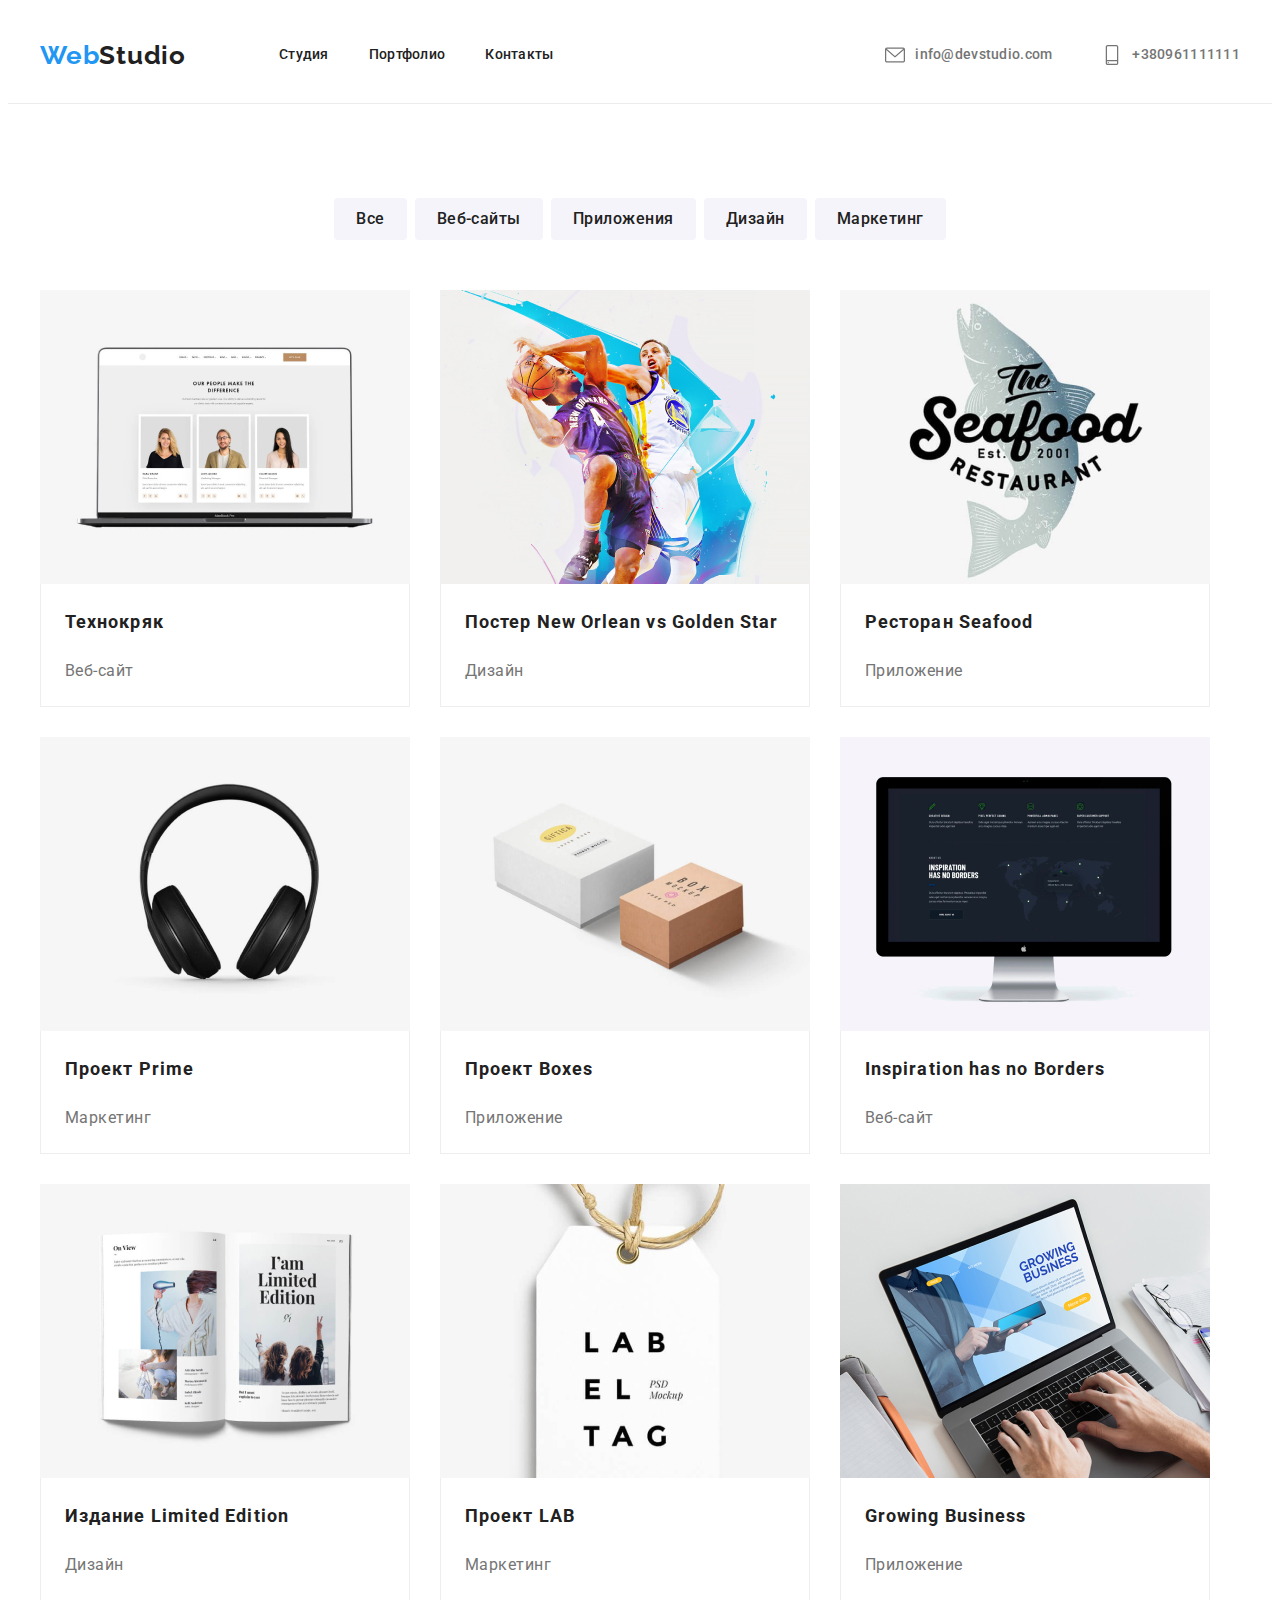
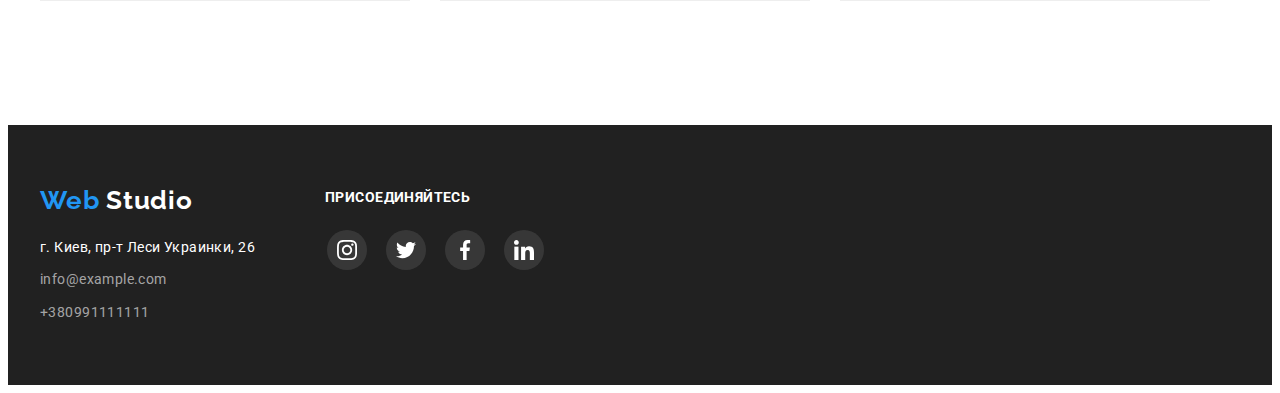
==== commit a53bed7a: "зміни в верстці" ====
--- a/portfolio.html
+++ b/portfolio.html
@@ -22,8 +22,8 @@
       <a href="" class="logo"><span class="logo-color">Web</span>Studio</a>
        <nav class="header-nav">
         <ul class="header-nav">
-          <li class="item"><a href="./index.html" class="link current">Cтудия</a></li>
-          <li class="item"><a href="./portfolio.html" class="link">Портфолио</a></li>
+          <li class="item"><a href="./index.html" class="link">Cтудия</a></li>
+          <li class="item"><a href="./portfolio.html" class="link current">Портфолио</a></li>
           <li class="item"><a href="" class="link">Контакты</a></li>
           </ul>
           </nav>
--- a/css/common.css
+++ b/css/common.css
@@ -167,10 +167,7 @@
 .img {
     margin-right: 30px;
     margin-bottom: 30px;
-    box-shadow: 1px 1px  rgba(0,0,0,0.12), 0px 4px 4px  rgba(0,0,0,0.06),
-     1px 4px 6px  rgba(0,0,0,0.16);
-
-    
+      
 }
 
 .img:hover,
@@ -186,8 +183,6 @@
 
 .imgs {
     margin-bottom: 30px;
-    box-shadow: 1px 1px  rgba(0,0,0,0.12), 0px 4px 4px  rgba(0,0,0,0.06),
-     1px 4px 6px  rgba(0,0,0,0.16);
 
 }
 
--- a/css/styles.css
+++ b/css/styles.css
@@ -23,6 +23,207 @@
 h5,
 h6{margin-top:0;
 }
+
+ul {
+  list-style: none;
+  padding-left: 0;
+  margin: 0;
+}
+
+a {
+  text-decoration: none;
+  color: inherit;
+}
+
+body {
+  font-family: Roboto, sans-serif;
+}
+
+
+
+img {
+  display: block;
+  max-width: 100%;
+  height: auto;
+}
+
+.container {
+  margin-left: auto;
+  margin-right: auto;
+  padding-left: 15px;
+  padding-right: 15px;
+  max-width: 1200px;
+}
+
+.header{
+    border-bottom: 1px solid #ececec;
+}
+
+.link {
+  text-decoration: none;
+  color: inherit;
+}
+
+
+.address {
+    font-style: normal;
+}
+
+.logo {
+    margin-right: 93px;
+
+  color: var(--text-color-logo);
+  font-family: Raleway, sans-serif;
+  font-weight: 700;
+  font-size: 26px;
+  line-height: 1.19;
+  letter-spacing: 0.03em;
+  text-decoration: none;
+}
+
+
+.logo-color {
+    color: var(--accent-color);
+    font-style: normal;
+    font-weight: 700;
+    font-size: 26px;
+    line-height: 1.19;
+}
+
+.logo-color:hover,
+.logo:hover,
+.logo-color:focus,
+.logo:focus {
+    color: var(--accent-color)}
+
+.container-menu {
+  display: flex;
+  align-items: center;
+  margin-left: auto;
+  margin-right: auto;
+  padding-left: 15px;
+  padding-right: 15px;
+  max-width: 1200px;
+  padding-top: 32px;
+  padding-bottom: 32px;
+}
+
+.header-nav {
+  display: flex;
+  font-family: 'Roboto';
+  font-style: normal;
+  font-weight: 500;
+  font-size: 14px;
+  line-height: 1.14;
+  letter-spacing: 0.02em;
+  color: #212121;
+}
+
+.header-nav.item 
+{
+  margin-left: 50px;
+}
+
+.header-nav.link.current{
+color: #2196F3;
+}
+
+.header-nav.link {
+    display: block;
+  padding-top: 32px;
+  padding-bottom: 32px;
+  color: #212121;
+  font-weight: 500;
+  font-size: 14px;
+  line-height: 1.14;
+  letter-spacing: 0.02em;
+}
+
+.header-nav .link:hover,
+.header-nav .link:focus {
+  color: var(--accent-color);
+}
+
+.contact-list{
+  display: flex;
+  margin-left: auto;
+  font-family: 'Roboto';
+  font-style: normal;
+  font-weight: 500;
+  font-size: 14px;
+  line-height: 1.14;
+  letter-spacing: 0.02em;
+  color: #757575;
+
+}
+
+.contact-list.item-list:hover.icon-contact,
+.contacts-header .item:focus.icon-contact {
+  color: var(--accent-color);
+}
+
+.icon-contact {
+  margin-right: 10px;
+  fill: currentColor;
+}
+
+.email-nav,
+.contact-nav.type {
+  display: flex;
+  align-items: center;
+  color: #757575;
+  font-weight: 500;
+  font-size: 14px;
+  line-height: 1.14;
+  letter-spacing: 0.02em;
+  text-decoration: none;
+}
+
+.email-nav:hover,
+.contact-nav.type:hover,
+.email-nav:focus,
+.contact-nav.type:focus {
+    color: var(--accent-color);
+}
+
+
+
+
+
+
+.icon-contact:hover,
+.icon-contact:focus
+    {color: var(--accent-color);
+} 
+
+.item-list:hover,
+.item-list:focus {color: var(--accent-color);
+} 
+
+
+.icon-contact {
+  margin-right: 10px;
+  fill: currentColor;
+}
+
+.icon:hover,
+.icon:focus {
+    color: var(--accent-color);
+}
+
+
+
+
+
+
+
+
+
+
+
+
+
+
 
 
 .link {
@@ -257,9 +458,6 @@
 .icon:focus {
     color: var(--accent-color);
 }
-
-
-
 
 .page .container {
     background-color: var(--title-hero);
@@ -335,8 +533,8 @@
 
 
 .co-worker { 
-    padding-top: 0;
-    padding-bottom: 0px;
+    padding-top: 0px;
+    padding-bottom: 94px;
     display: block;
     background-color: #F5F4FA;
     
@@ -352,46 +550,14 @@
     
 }
 
-.social-list.list {
-    padding-left: 0px;
-    padding-right: 0px;
-
-}
-
-
-.links {
-    border-radius: 100%;
-    display:flex;
-    width: 44px;
-    height: 44px;
-    display: flex;
-    justify-content: center;
-    align-items: center;
-    margin-left: 10px;
-    padding-right: 0px;
-    color: var(--primary-text-color);
-
- }
+
 
 .twitter-1{
-    fill: var(--icon);
-    align-items: center;
-    
-}
-    
-.twitter-1:hover,
-.twitter-1:focus
-{background-color: var(--accent-color);
-fill: #FFFFFF;
-}
-
-
-.links:hover,
-.links:focus
- {
-    background-color: var(--accent-color);
-    fill:#FFFFFF;
-border-radius: 100%;}
+    align-items: center;
+      
+}
+    
+
 
 
 .section-title {
@@ -505,11 +671,15 @@
 }
 
 .social-list.list {
+    display: flex;
     justify-content: center;
+    align-items: center;
     padding-top: 16px;
-    border-radius: 50%;
-
-}
+    margin-left: auto;
+    margin-right: auto;
+   
+}
+
 
 .regular-customers {
     padding-top: 94px;
@@ -530,13 +700,38 @@
  }
 
 .customer {
-    list-style: none;
     display: flex;
     justify-content: center;
-  
-    
-     
-}
+    padding-left: 0px;
+    padding-right: 0px;
+    
+       
+}
+
+.links {
+    border-radius: 100%;
+    display: flex;
+    width: 44px;
+    height: 44px;
+    justify-content: center;
+    align-items: center;
+    margin-left: 10px;
+    margin-right: 0px;
+    fill: #AFB1B8;
+}
+
+.twitter-1:hover,
+.twitter-1:focus
+{fill: #FFFFFF;
+
+}
+
+.links:hover,
+.links:focus
+ {border-radius: 100%;
+  background-color:#2196F3;
+  fill: #FFFFFF;
+ }
 
 
 .icon-border {
@@ -573,13 +768,13 @@
 .join-us {
     color: var(--title-hero);
     font-family: 'Roboto';
+    margin-bottom: 30px;
     font-style: normal;
     font-weight: 700;
     font-size: 14px;
     line-height: 1.14px;
     letter-spacing: 0.03em;
-    margin-right: auto;
-    margin-left: auto;
+    
 
 }
 
@@ -594,27 +789,24 @@
     align-items: center;
     margin: 0px;
     color: var(--primary-text-color);
+    margin-right: 5px;
   
    
 }
 
-.join-icon:hover,
-.join-icon:focus {
-    background-color: var(--primary-text-color);
-    color: #FFFFFF;
-    justify-content: center;
-    align-items: center;
+.link-icon:hover,
+.link-icon:focus {
+    background-color: var(--accent-color);
+    
 }
 
 .join {
     display: flex;  
-    border-radius: 50%;
+    border-radius: 100%;
     margin-right: auto;
     margin-left: auto;
     justify-content: center;
-    margin-left: 0;
-    
-    
+      
     
 }
 
@@ -624,6 +816,7 @@
     align-items: center;
     display: flex;
     margin-right: 10px;
+    
    
     
 }
@@ -633,6 +826,9 @@
     display: flex;
     justify-content: center;
     align-items: center;
+    border-radius: 50%;
+    background-color: rgba(255, 255, 255, 0.1);
+    
    
     
 }
@@ -752,5 +948,4 @@
 
 .phone-nav:hover,
 .phone-nav:focus {
-    color: var(--accent-color)
-}+    color: var(--accent-color)}